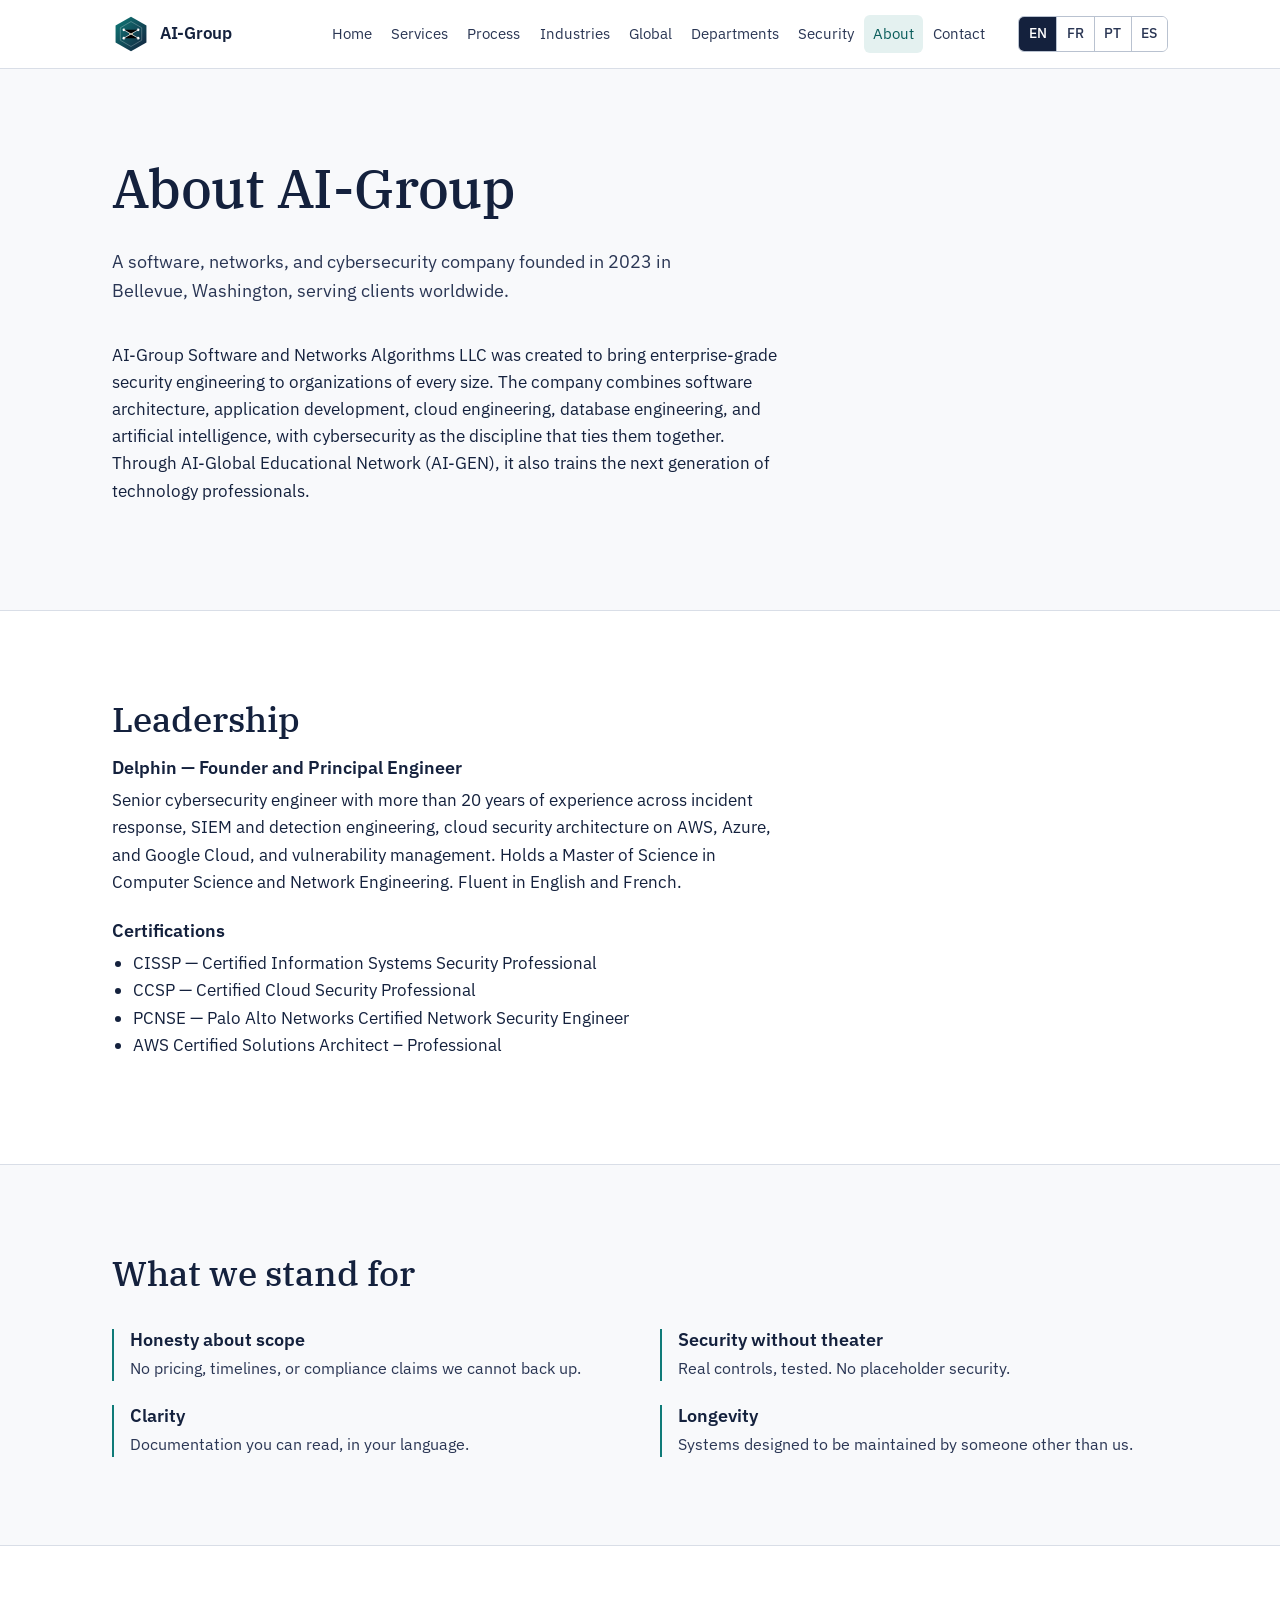
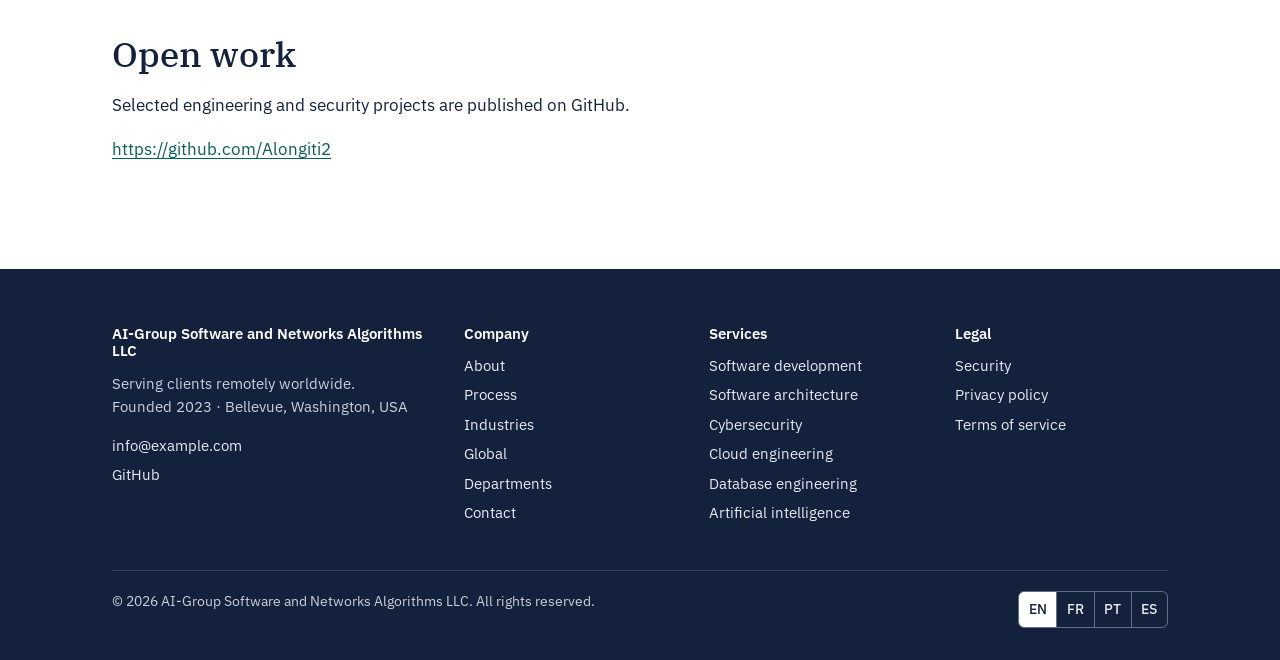
==== about.html @ f28f8e6b "Add files via upload AI-Group website v5 — 4 languages, 5 departments" ====
<!DOCTYPE html>
<html lang="en">
<head>
<meta charset="utf-8">
<meta name="viewport" content="width=device-width, initial-scale=1">
<title>About — AI-Group</title>
<meta name="description" content="Founded in 2023 in Bellevue, Washington. Led by a senior cybersecurity engineer with 20+ years of experience.">
<meta property="og:type" content="website">
<meta property="og:title" content="About — AI-Group">
<meta property="og:description" content="Founded in 2023 in Bellevue, Washington. Led by a senior cybersecurity engineer with 20+ years of experience.">
<meta property="og:site_name" content="AI-Group Software and Networks Algorithms LLC">
<meta name="theme-color" content="#14213D">
<link rel="icon" href="assets/logo.svg" type="image/svg+xml">
<link rel="manifest" href="manifest.webmanifest">
<link rel="preconnect" href="https://fonts.googleapis.com"><link rel="preconnect" href="https://fonts.gstatic.com" crossorigin>
<link href="https://fonts.googleapis.com/css2?family=IBM+Plex+Sans:wght@400;500;600&family=IBM+Plex+Serif:wght@400;500&display=swap" rel="stylesheet">
<link rel="stylesheet" href="css/style.css">
<script type="application/ld+json">
{"@context":"https://schema.org","@type":"Organization","name":"AI-Group Software and Networks Algorithms LLC","foundingDate":"2023","address":{"@type":"PostalAddress","addressLocality":"Bellevue","addressRegion":"WA","addressCountry":"US"},"areaServed":"Worldwide","knowsLanguage":["en","fr","pt","es"],"url":"https://alongiti2.github.io/ai-group/"}
</script>
</head>
<body data-page="about">
<div id="site-header"></div>
<main id="main">

<section><div class="wrap"><div class="section-head"><h1 data-i18n="about.h1"></h1><p class="lead" data-i18n="about.sub"></p></div><p data-i18n="about.story" style="max-width:68ch"></p></div></section>
<section class="bg-surface"><div class="wrap"><h2 data-i18n="about.founderTitle"></h2><h3 data-i18n="about.founderName"></h3><p data-i18n="about.founder"></p>
<h3 data-i18n="about.certsTitle" style="margin-top:1.5rem"></h3><div data-render="certs"></div></div></section>
<section><div class="wrap"><div class="section-head"><h2 data-i18n="about.valuesTitle"></h2></div><div class="grid two" data-render="values"></div></div></section>
<section class="bg-surface"><div class="wrap"><h2 data-i18n="about.portfolioTitle"></h2><p data-i18n="about.portfolioText"></p><p data-render="portfolioLink"></p></div></section>

</main>
<div id="site-footer"></div>
<script src="site.config.js"></script>
<script src="js/main.js"></script>
</body>
</html>
---- css/style.css ----
/* AI-Group — design tokens
   ink #14213D · paper #F8F9FB · surface #FFFFFF · teal #0F7B78 · gold #E9C46A · slate #5B6478 · line #D9DEE7 */
:root{
  --ink:#14213D; --ink-2:#2A3654; --paper:#F8F9FB; --surface:#FFFFFF;
  --teal:#0F7B78; --teal-dark:#0B5E5C; --teal-soft:#E4F1F0; --gold:#E9C46A;
  --slate:#5B6478; --line:#D9DEE7; --line-strong:#B9C2D0;
  --serif:"IBM Plex Serif",Georgia,"Times New Roman",serif;
  --sans:"IBM Plex Sans",system-ui,-apple-system,"Segoe UI",Roboto,sans-serif;
  --max:1120px; --radius:6px; --focus:0 0 0 3px #fff,0 0 0 6px var(--teal);
}
*{box-sizing:border-box}
html{scroll-behavior:smooth;-webkit-text-size-adjust:100%}
@media (prefers-reduced-motion:reduce){html{scroll-behavior:auto}*{transition:none!important;animation:none!important}}
body{margin:0;font-family:var(--sans);font-size:17px;line-height:1.6;color:var(--ink);background:var(--paper)}
img,svg{max-width:100%;display:block}
a{color:var(--teal-dark);text-underline-offset:3px}
a:hover{color:var(--ink)}
:focus-visible{outline:none;box-shadow:var(--focus);border-radius:3px}
h1,h2,h3,h4{margin:0 0 .5em;line-height:1.15;font-weight:600}
h1{font-family:var(--serif);font-size:clamp(2.1rem,4.5vw,3.4rem);letter-spacing:-.01em;font-weight:500}
h2{font-family:var(--serif);font-size:clamp(1.6rem,3vw,2.2rem);font-weight:500}
h3{font-size:1.15rem}
p{margin:0 0 1em;max-width:68ch}
ul,ol{margin:0 0 1em;padding-left:1.25em}
.skip{position:absolute;left:-999px;top:8px;background:var(--ink);color:#fff;padding:.5rem .75rem;z-index:100}
.skip:focus{left:8px}
.wrap{max-width:var(--max);margin:0 auto;padding:0 clamp(1rem,4vw,2rem)}

/* header */
.site-header{background:var(--surface);border-bottom:1px solid var(--line);position:sticky;top:0;z-index:50}
.site-header .wrap{display:flex;align-items:center;gap:1.5rem;min-height:68px}
.brand{display:flex;align-items:center;gap:.65rem;text-decoration:none;color:var(--ink);font-weight:600;letter-spacing:-.01em}
.brand img{width:38px;height:38px}
.brand span small{display:block;font-weight:400;font-size:.72rem;color:var(--slate);letter-spacing:.01em}
.nav{display:flex;gap:.1rem;margin-left:auto}
.nav a{text-decoration:none;color:var(--ink-2);padding:.45rem .55rem;border-radius:var(--radius);font-size:.92rem;white-space:nowrap}
.nav a:hover,.nav a[aria-current=page]{background:var(--teal-soft);color:var(--teal-dark)}
.header-actions{display:flex;align-items:center;gap:.5rem;flex-shrink:0}
.lang{flex-shrink:0}
.brand{flex-shrink:0}
.lang{display:flex;border:1px solid var(--line-strong);border-radius:var(--radius);overflow:hidden}
.lang button{border:0;background:#fff;color:var(--ink-2);padding:.4rem .6rem;font:inherit;font-size:.85rem;cursor:pointer;font-weight:500}
.lang button+button{border-left:1px solid var(--line-strong)}
.lang button[aria-pressed=true]{background:var(--ink);color:#fff}
.menu-btn{display:none;border:1px solid var(--line-strong);background:#fff;padding:.4rem .7rem;border-radius:var(--radius);font:inherit;cursor:pointer}
@media (max-width:1300px){.header-actions .btn-header{display:none}.brand span small{display:none}}
@media (max-width:1120px){
  .nav{display:none;position:absolute;left:0;right:0;top:68px;background:#fff;border-bottom:1px solid var(--line);flex-direction:column;padding:.5rem 1rem 1rem}
  .nav.open{display:flex}
  .menu-btn{display:inline-block}
  .header-actions .btn-header{display:none}
}

/* buttons */
.btn{display:inline-block;border:1px solid var(--ink);background:var(--ink);color:#fff;text-decoration:none;padding:.7rem 1.15rem;border-radius:var(--radius);font-weight:500;font-size:.98rem;cursor:pointer;font-family:inherit;line-height:1.3}
.btn:hover{background:var(--ink-2);color:#fff}
.btn.teal{background:var(--teal);border-color:var(--teal)}
.btn.teal:hover{background:var(--teal-dark)}
.btn.ghost{background:transparent;color:var(--ink)}
.btn.ghost:hover{background:var(--teal-soft);color:var(--teal-dark)}
.btn-row{display:flex;gap:.75rem;flex-wrap:wrap;margin:1.5rem 0}

/* sections */
section{padding:clamp(3rem,7vw,5.5rem) 0}
section+section{border-top:1px solid var(--line)}
.section-head{max-width:60ch;margin-bottom:2.25rem}
.lead{font-size:1.15rem;color:var(--ink-2)}
.kicker{color:var(--teal-dark);font-size:.9rem;margin-bottom:1rem}
.bg-ink{background:var(--ink);color:#fff}
.bg-ink h1,.bg-ink h2,.bg-ink h3{color:#fff}
.bg-ink p,.bg-ink .item p{color:#D7DCE6}
.bg-ink .item{border-left-color:var(--gold)}
.bg-ink a{color:#fff}
.bg-surface{background:var(--surface)}

/* hero */
.hero{padding:clamp(3rem,8vw,6rem) 0}
.hero .wrap{display:grid;grid-template-columns:1.25fr 1fr;gap:3rem;align-items:center}
.hero h1{max-width:16ch}
.hero .lead{max-width:48ch}
@media (max-width:860px){.hero .wrap{grid-template-columns:1fr}}

/* world clocks — the one memorable element */
.clocks{background:var(--surface);border:1px solid var(--line);border-radius:10px;padding:1.5rem;box-shadow:0 20px 40px -30px rgba(20,33,61,.35)}
.clocks h2{font-family:var(--sans);font-size:.95rem;font-weight:500;color:var(--slate);margin-bottom:1rem}
.clock-list{list-style:none;margin:0;padding:0}
.clock-list li{display:grid;grid-template-columns:1fr auto auto;gap:1rem;align-items:baseline;padding:.6rem 0;border-top:1px solid var(--line)}
.clock-list li:first-child{border-top:0}
.clock-list .city{font-weight:500}
.clock-list .time{font-variant-numeric:tabular-nums;font-size:1.35rem;font-family:var(--serif)}
.clock-list .dot{width:10px;height:10px;border-radius:50%;background:var(--line-strong);align-self:center}
.clock-list .dot.awake{background:var(--gold)}
.clocks .you{margin:1rem 0 0;font-size:.9rem;color:var(--slate)}

/* grids */
.grid{display:grid;gap:1.5rem 2.5rem}
.grid.two{grid-template-columns:repeat(2,1fr)}
.grid.three{grid-template-columns:repeat(3,1fr)}
.grid.four{grid-template-columns:repeat(4,1fr)}
@media (max-width:900px){.grid.three,.grid.four{grid-template-columns:repeat(2,1fr)}}
@media (max-width:600px){.grid.two,.grid.three,.grid.four{grid-template-columns:1fr}}
.item{border-left:2px solid var(--teal);padding-left:1rem}
.item h3{margin-bottom:.35rem}
.item p{margin:0;color:var(--ink-2);font-size:.98rem}

/* service categories */
.svc{display:grid;grid-template-columns:1fr 1.4fr;gap:2rem;padding:2rem 0;border-top:1px solid var(--line)}
.svc:first-of-type{border-top:0}
.svc h3{font-family:var(--serif);font-size:1.45rem;font-weight:500}
.svc ul{columns:2;column-gap:2rem;list-style:none;padding:0;margin:0}
.svc li{break-inside:avoid;padding:.3rem 0;border-bottom:1px solid var(--line);font-size:.95rem}
@media (max-width:760px){.svc{grid-template-columns:1fr}.svc ul{columns:1}}
.chips{display:flex;flex-wrap:wrap;gap:.5rem;list-style:none;padding:0;margin:0}
.chips li{border:1px solid var(--line-strong);border-radius:999px;padding:.3rem .8rem;font-size:.9rem;background:#fff}

/* process */
.steps{list-style:none;counter-reset:s;padding:0;margin:0;display:grid;grid-template-columns:repeat(3,1fr);gap:1.25rem 2rem}
.steps li{counter-increment:s;display:grid;grid-template-columns:auto 1fr;gap:.9rem;padding:1rem 0;border-top:1px solid var(--line)}
.steps li::before{content:counter(s,decimal-leading-zero);font-family:var(--serif);font-size:1.5rem;color:var(--teal);line-height:1}
.steps h3{font-size:1.02rem;margin-bottom:.2rem}
.steps.two{grid-template-columns:repeat(2,1fr)}
.steps.two li::before{content:none}
.steps.two li{grid-template-columns:1fr;border-left:2px solid var(--gold);padding-left:1rem;border-top:0}
@media (max-width:760px){.steps.two{grid-template-columns:1fr}}
.steps p{margin:0;font-size:.93rem;color:var(--ink-2)}
@media (max-width:900px){.steps{grid-template-columns:repeat(2,1fr)}}
@media (max-width:600px){.steps{grid-template-columns:1fr}}

/* faq */
details{border-top:1px solid var(--line);padding:.85rem 0}
details:last-of-type{border-bottom:1px solid var(--line)}
summary{cursor:pointer;font-weight:500;list-style:none;display:flex;justify-content:space-between;gap:1rem}
summary::-webkit-details-marker{display:none}
summary::after{content:"+";color:var(--teal);font-size:1.3rem;line-height:1}
details[open] summary::after{content:"–"}
details p{margin:.6rem 0 0;color:var(--ink-2)}

/* forms */
form{max-width:760px}
fieldset{border:0;padding:0;margin:0 0 2.25rem}
legend{font-family:var(--serif);font-size:1.35rem;margin-bottom:1rem;padding:0}
.f-grid{display:grid;grid-template-columns:repeat(2,1fr);gap:1rem 1.5rem}
.f-grid .full{grid-column:1/-1}
@media (max-width:640px){.f-grid{grid-template-columns:1fr}}
label{display:block;font-size:.9rem;font-weight:500;margin-bottom:.3rem}
input,select,textarea{width:100%;font:inherit;padding:.6rem .7rem;border:1px solid var(--line-strong);border-radius:var(--radius);background:#fff;color:var(--ink)}
input:focus,select:focus,textarea:focus{outline:none;border-color:var(--teal);box-shadow:0 0 0 3px var(--teal-soft)}
textarea{min-height:120px;resize:vertical}
.check{display:flex;gap:.6rem;align-items:flex-start;font-weight:400}
.check input{width:auto;margin-top:.3rem}
.checks{display:flex;flex-wrap:wrap;gap:.5rem 1.25rem}
.checks label{display:flex;gap:.4rem;align-items:center;font-weight:400}
.checks input{width:auto}
.err{color:#A8321E;font-size:.85rem;margin-top:.3rem;display:none}
.invalid .err{display:block}
.invalid input,.invalid select,.invalid textarea{border-color:#A8321E}
.hp{position:absolute;left:-9999px}
.notice{border:1px solid var(--teal);background:var(--teal-soft);border-radius:var(--radius);padding:1.25rem 1.5rem;margin:1rem 0}
.notice.ink{background:var(--ink);color:#fff;border-color:var(--ink)}
.req-id{font-family:var(--serif);font-size:1.8rem;letter-spacing:.04em;margin:.5rem 0}
small,.muted{color:var(--slate)}

/* contact side */
.contact-grid{display:grid;grid-template-columns:1.4fr 1fr;gap:3rem}
@media (max-width:860px){.contact-grid{grid-template-columns:1fr}}
.aside-block{padding:1.25rem 0;border-top:1px solid var(--line)}
.aside-block:first-child{border-top:0;padding-top:0}
.aside-block h3{margin-bottom:.4rem}

/* legal */
.legal h2{font-size:1.2rem;font-family:var(--sans);font-weight:600;margin-top:1.75rem}

/* footer */
.site-footer{background:var(--ink);color:#C9D0DD;padding:3.5rem 0 2rem;font-size:.93rem}
.site-footer a{color:#E6EAF2;text-decoration:none}
.site-footer a:hover{text-decoration:underline;color:#fff}
.foot-grid{display:grid;grid-template-columns:1.5fr repeat(3,1fr);gap:2rem}
@media (max-width:800px){.foot-grid{grid-template-columns:1fr 1fr}}
@media (max-width:500px){.foot-grid{grid-template-columns:1fr}}
.site-footer h3{color:#fff;font-size:.95rem;margin-bottom:.75rem}
.site-footer ul{list-style:none;padding:0;margin:0}
.site-footer li{margin:.35rem 0}
.foot-bottom{border-top:1px solid rgba(255,255,255,.15);margin-top:2.5rem;padding-top:1.25rem;display:flex;justify-content:space-between;gap:1rem;flex-wrap:wrap;font-size:.85rem}
.site-footer .lang button{background:transparent;color:#E6EAF2}
.site-footer .lang{border-color:rgba(255,255,255,.35)}
.site-footer .lang button+button{border-color:rgba(255,255,255,.35)}
.site-footer .lang button[aria-pressed=true]{background:#fff;color:var(--ink)}

/* reveal: single page-load moment for the hero only */
.hero h1,.hero .lead,.hero .btn-row,.clocks{animation:rise .6s ease-out both}
.hero .lead{animation-delay:.08s}.hero .btn-row{animation-delay:.16s}.clocks{animation-delay:.24s}
@keyframes rise{from{opacity:0;transform:translateY(8px)}to{opacity:1;transform:none}}

/* departments */
.dept-grid{display:grid;grid-template-columns:repeat(2,1fr);gap:2rem}
.dept{border-top:3px solid var(--teal);background:var(--surface);padding:1.5rem;display:flex;flex-direction:column;gap:.5rem}
.dept h3{font-family:var(--serif);font-size:1.35rem;font-weight:500}
.dept p{flex:1;color:var(--ink-2)}
.dept .btn{align-self:flex-start}
@media (max-width:900px){.dept-grid{grid-template-columns:1fr}}
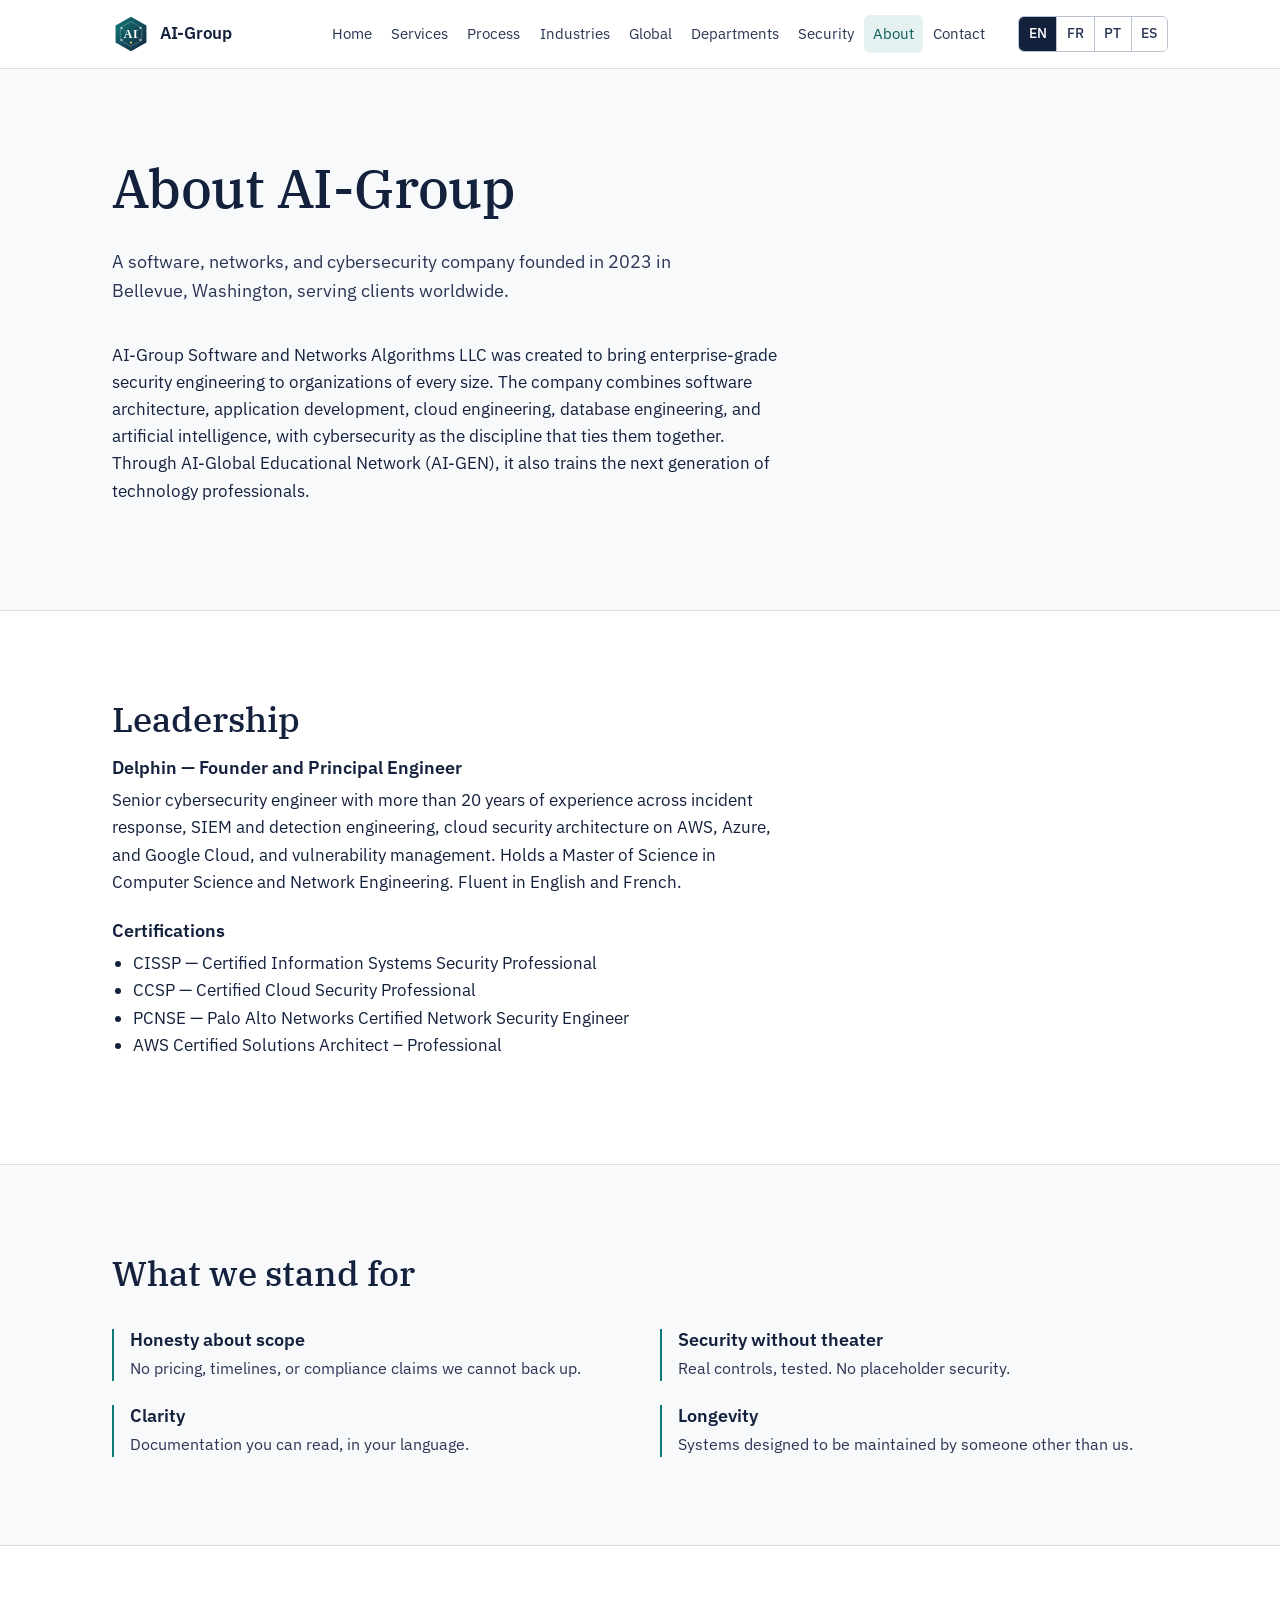
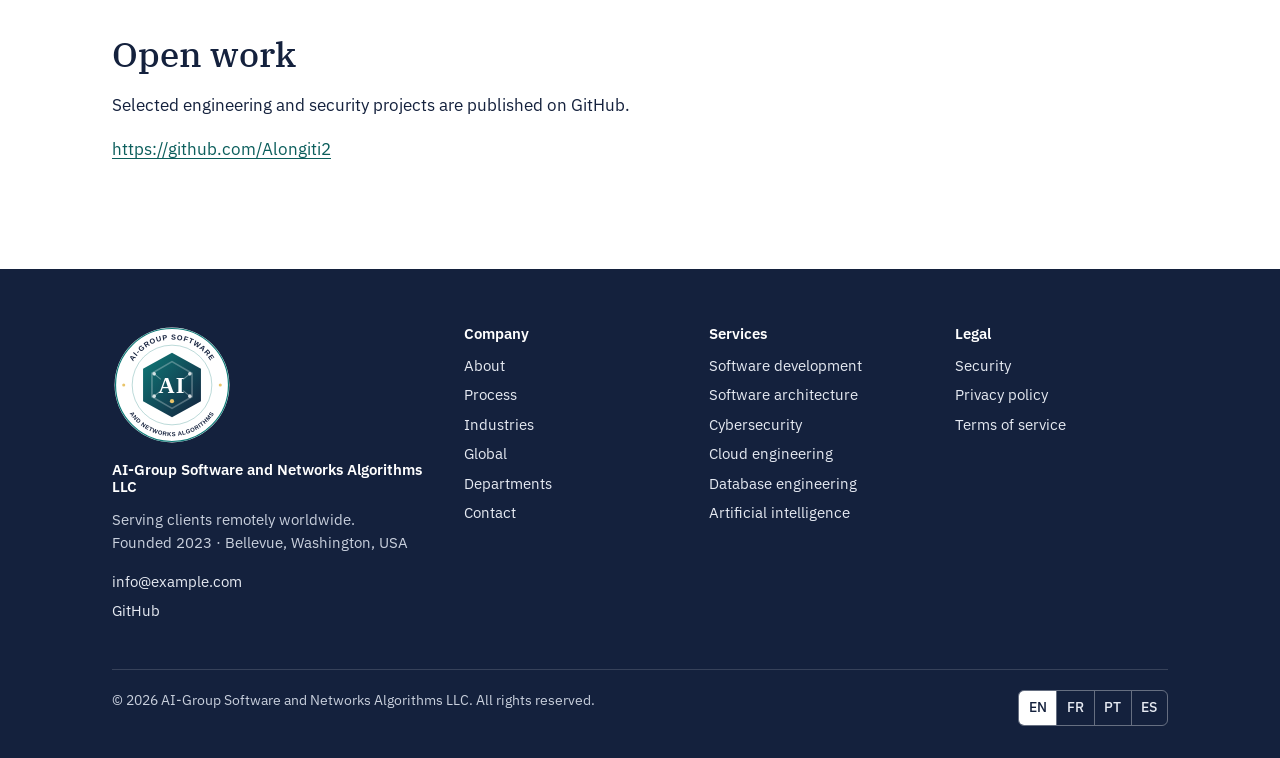
==== commit f6e39506: "Add badge logo to footer, social share image and PNG app icons Co-Authored-By: Claude Opus 5.5 <nore" ====
--- a/about.html
+++ b/about.html
@@ -11,6 +11,12 @@
 <meta property="og:site_name" content="AI-Group Software and Networks Algorithms LLC">
 <meta name="theme-color" content="#14213D">
 <link rel="icon" href="assets/logo.svg" type="image/svg+xml">
+<link rel="apple-touch-icon" href="assets/apple-touch-icon.png">
+<meta property="og:image" content="https://aigroupsglobal.com/assets/og-image.png">
+<meta property="og:image:width" content="1200">
+<meta property="og:image:height" content="630">
+<meta property="og:image:alt" content="AI-Group Software and Networks Algorithms logo">
+<meta name="twitter:card" content="summary_large_image">
 <link rel="manifest" href="manifest.webmanifest">
 <link rel="preconnect" href="https://fonts.googleapis.com"><link rel="preconnect" href="https://fonts.gstatic.com" crossorigin>
 <link href="https://fonts.googleapis.com/css2?family=IBM+Plex+Sans:wght@400;500;600&family=IBM+Plex+Serif:wght@400;500&display=swap" rel="stylesheet">
--- a/css/style.css
+++ b/css/style.css
@@ -178,6 +178,7 @@
 @media (max-width:800px){.foot-grid{grid-template-columns:1fr 1fr}}
 @media (max-width:500px){.foot-grid{grid-template-columns:1fr}}
 .site-footer h3{color:#fff;font-size:.95rem;margin-bottom:.75rem}
+.foot-badge{display:block;width:120px;height:120px;margin-bottom:1rem}
 .site-footer ul{list-style:none;padding:0;margin:0}
 .site-footer li{margin:.35rem 0}
 .foot-bottom{border-top:1px solid rgba(255,255,255,.15);margin-top:2.5rem;padding-top:1.25rem;display:flex;justify-content:space-between;gap:1rem;flex-wrap:wrap;font-size:.85rem}
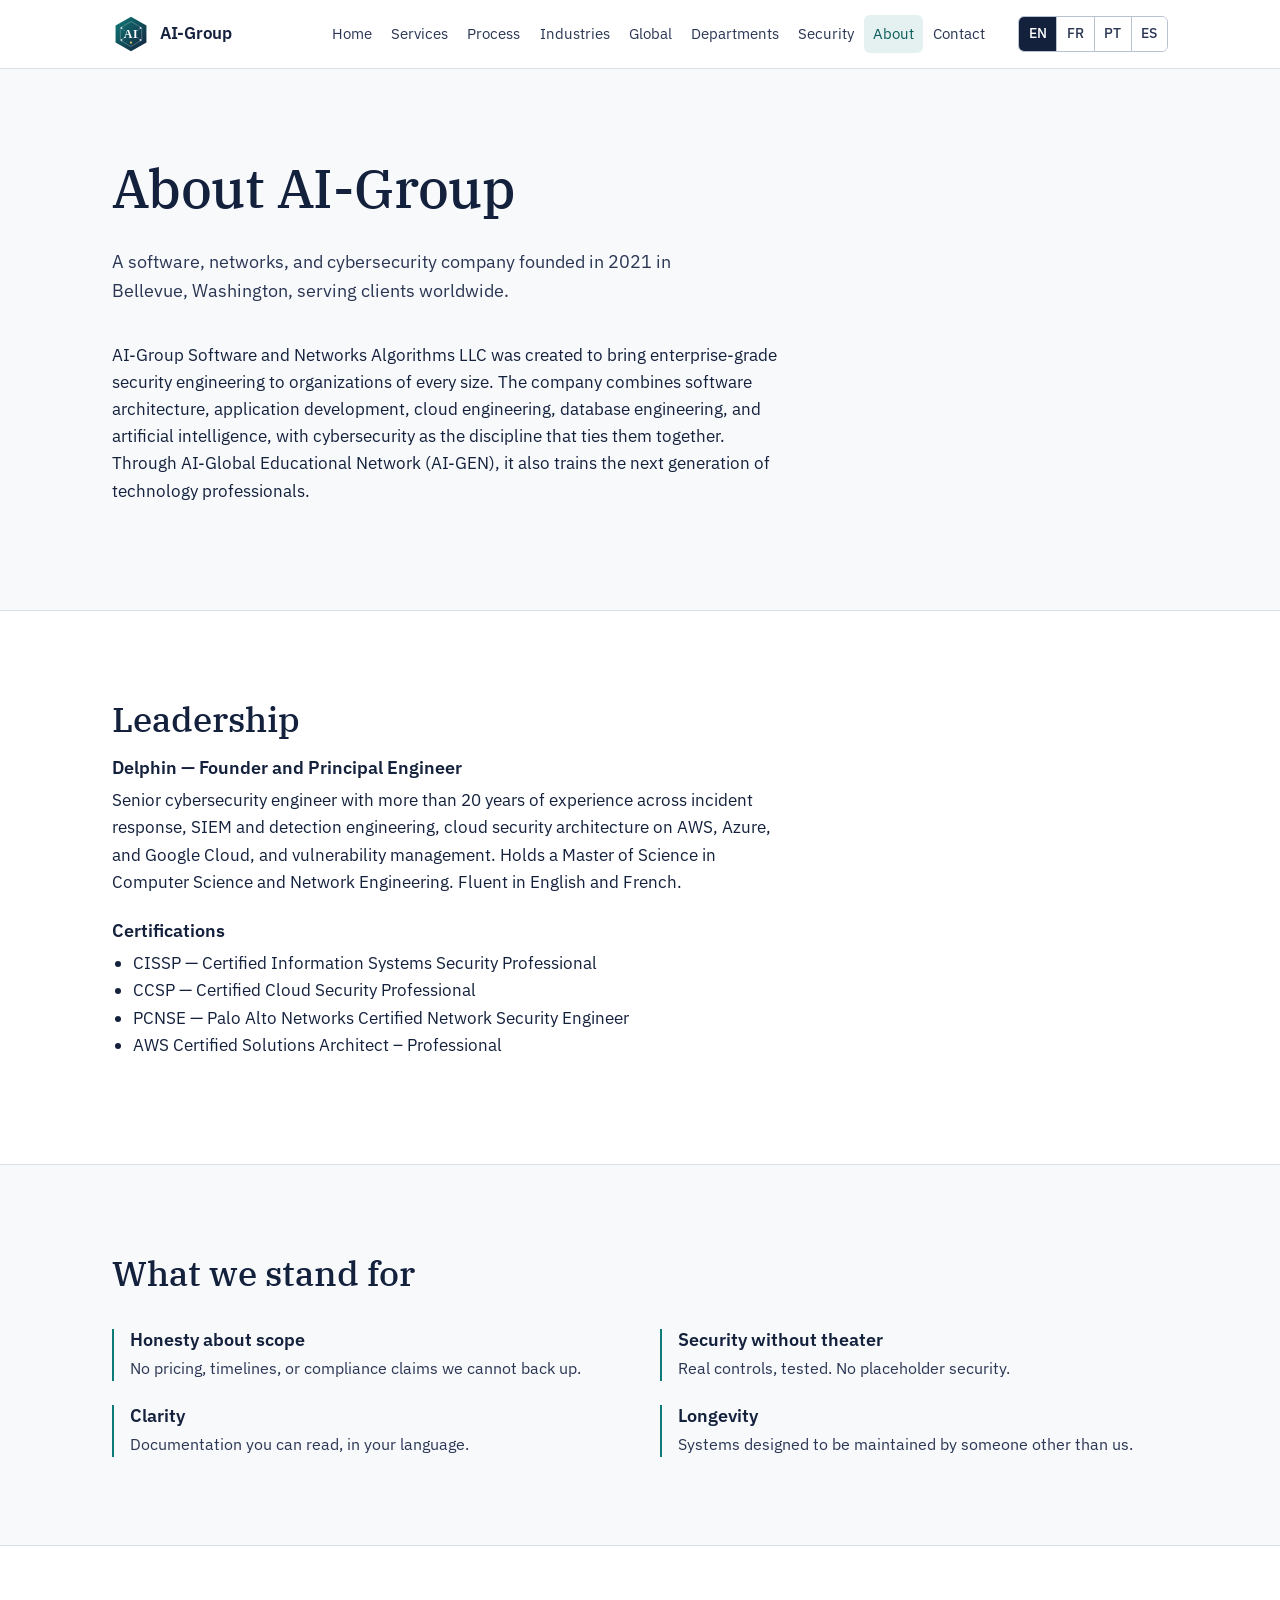
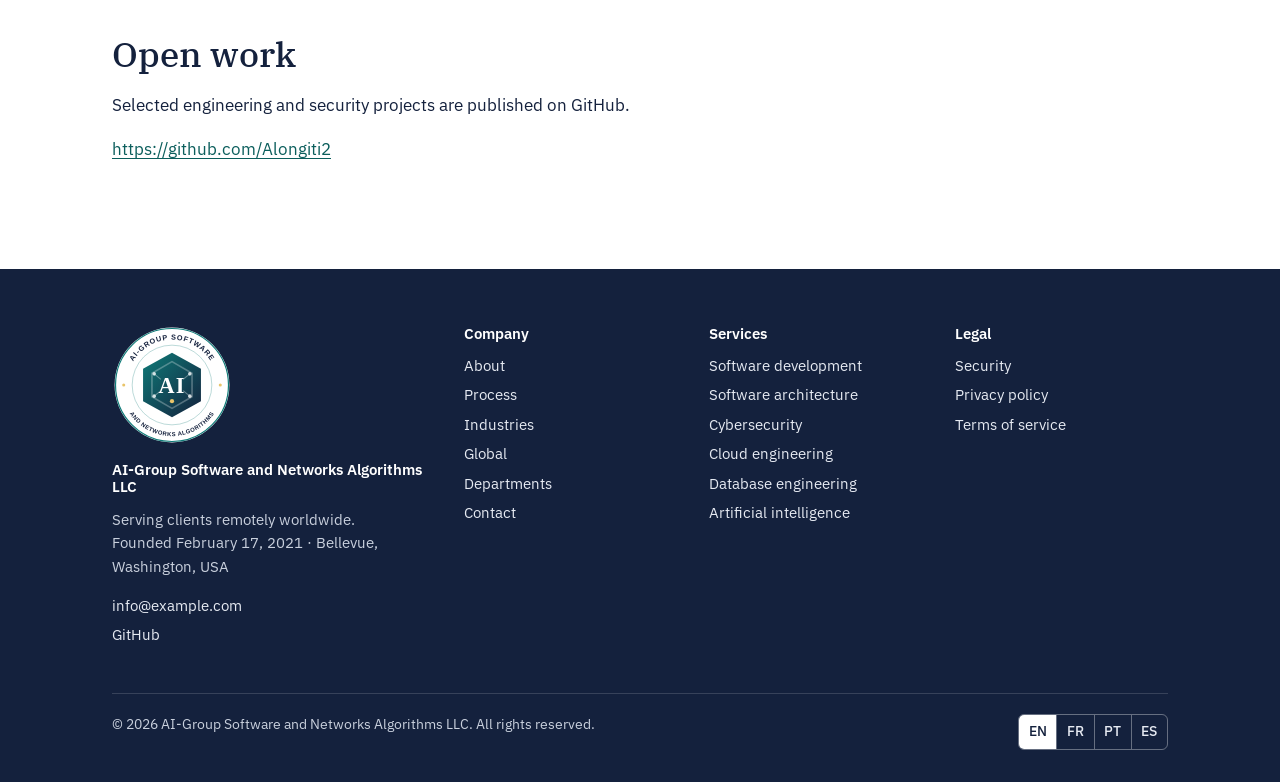
==== commit f170b59c: "Update founding date to February 17, 2021 in all pages and languages Co-Authored-By: Claude Opus 5.5" ====
--- a/about.html
+++ b/about.html
@@ -4,10 +4,10 @@
 <meta charset="utf-8">
 <meta name="viewport" content="width=device-width, initial-scale=1">
 <title>About — AI-Group</title>
-<meta name="description" content="Founded in 2023 in Bellevue, Washington. Led by a senior cybersecurity engineer with 20+ years of experience.">
+<meta name="description" content="Founded in 2021 in Bellevue, Washington. Led by a senior cybersecurity engineer with 20+ years of experience.">
 <meta property="og:type" content="website">
 <meta property="og:title" content="About — AI-Group">
-<meta property="og:description" content="Founded in 2023 in Bellevue, Washington. Led by a senior cybersecurity engineer with 20+ years of experience.">
+<meta property="og:description" content="Founded in 2021 in Bellevue, Washington. Led by a senior cybersecurity engineer with 20+ years of experience.">
 <meta property="og:site_name" content="AI-Group Software and Networks Algorithms LLC">
 <meta name="theme-color" content="#14213D">
 <link rel="icon" href="assets/logo.svg" type="image/svg+xml">
@@ -22,7 +22,7 @@
 <link href="https://fonts.googleapis.com/css2?family=IBM+Plex+Sans:wght@400;500;600&family=IBM+Plex+Serif:wght@400;500&display=swap" rel="stylesheet">
 <link rel="stylesheet" href="css/style.css">
 <script type="application/ld+json">
-{"@context":"https://schema.org","@type":"Organization","name":"AI-Group Software and Networks Algorithms LLC","foundingDate":"2023","address":{"@type":"PostalAddress","addressLocality":"Bellevue","addressRegion":"WA","addressCountry":"US"},"areaServed":"Worldwide","knowsLanguage":["en","fr","pt","es"],"url":"https://alongiti2.github.io/ai-group/"}
+{"@context":"https://schema.org","@type":"Organization","name":"AI-Group Software and Networks Algorithms LLC","foundingDate":"2021-02-17","address":{"@type":"PostalAddress","addressLocality":"Bellevue","addressRegion":"WA","addressCountry":"US"},"areaServed":"Worldwide","knowsLanguage":["en","fr","pt","es"],"url":"https://alongiti2.github.io/ai-group/"}
 </script>
 </head>
 <body data-page="about">
